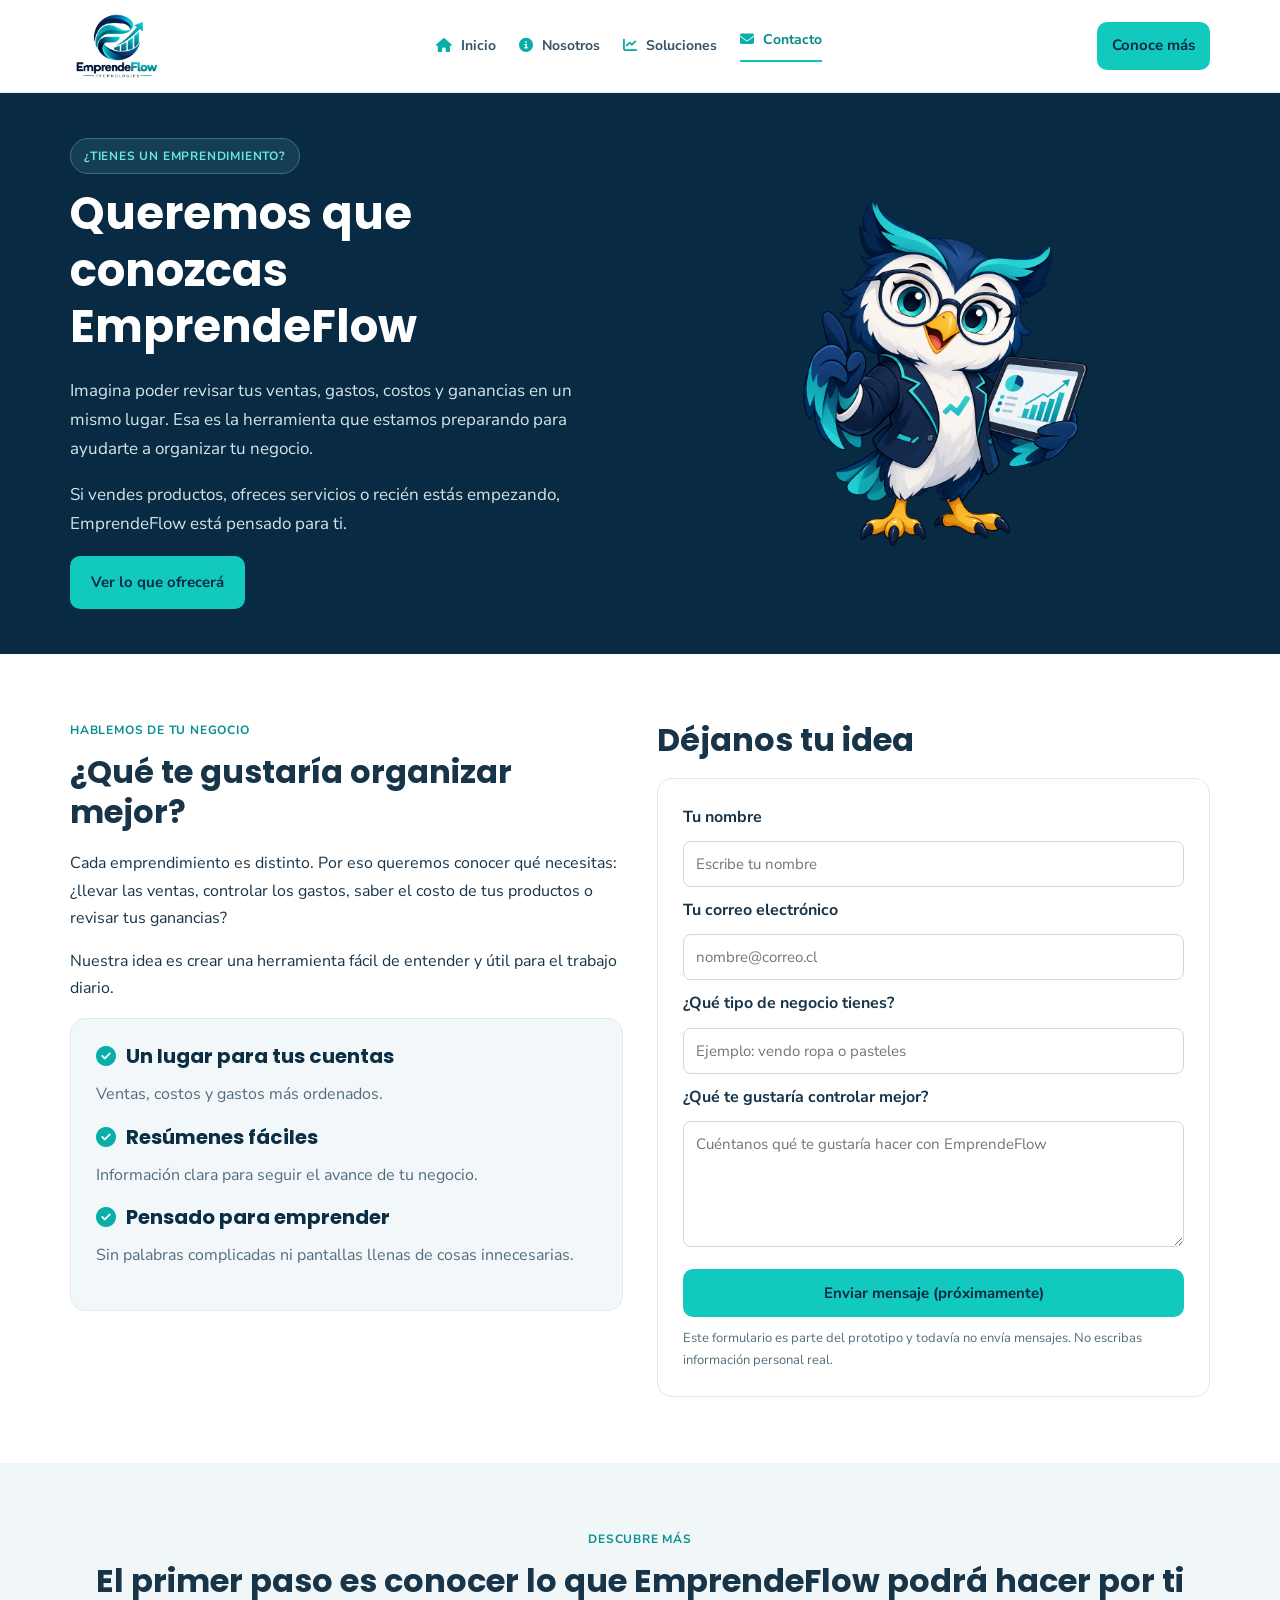
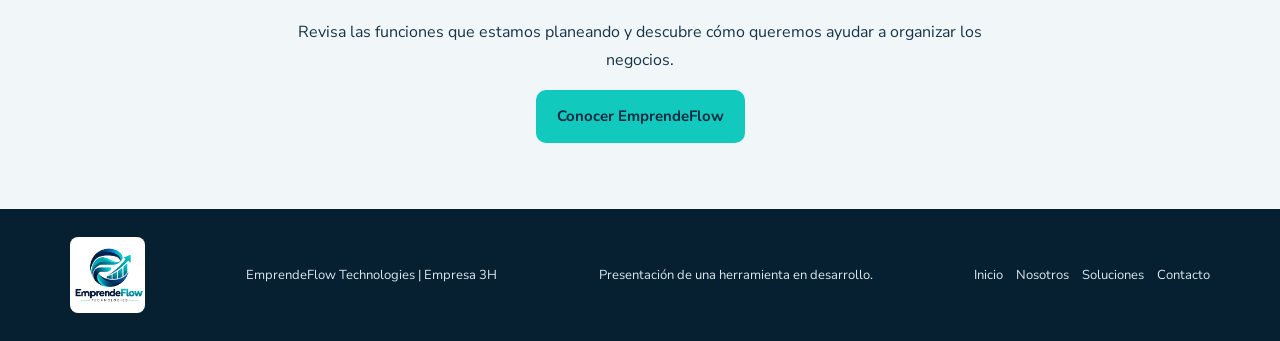
==== contacto.html @ e18711d7 "Primer commit" ====
<!DOCTYPE html>
<html lang="es">
<head>
    <meta charset="UTF-8">
    <meta name="viewport" content="width=device-width, initial-scale=1.0">
    <meta name="description" content="Conoce EmprendeFlow y descubre cómo podrá ayudar a organizar las cuentas de tu emprendimiento.">
    <title>Contacto | EmprendeFlow Technologies</title>
    <link rel="preconnect" href="https://fonts.googleapis.com">
    <link rel="preconnect" href="https://fonts.gstatic.com" crossorigin>
    <link rel="stylesheet" href="https://fonts.googleapis.com/css2?family=Poppins:wght@400;600;700">
    <link rel="stylesheet" href="https://fonts.googleapis.com/css2?family=Nunito+Sans:wght@400;600;700">
    <link rel="stylesheet" href="https://cdnjs.cloudflare.com/ajax/libs/font-awesome/6.7.2/css/all.min.css">
    <link rel="stylesheet" href="css/style.css">
    <link rel="stylesheet" href="css/contacto.css">
</head>
<body>
    <header class="cabecera">
        <div class="contenedor barra">
            <a class="logo" href="index.html">
                <img src="img/logo2.png" alt="EmprendeFlow Technologies">
            </a>
            <nav class="menu">
                <a href="index.html"><i class="fa-solid fa-house" aria-hidden="true"></i> Inicio</a>
                <a href="nosotros.html"><i class="fa-solid fa-circle-info" aria-hidden="true"></i> Nosotros</a>
                <a href="soluciones.html"><i class="fa-solid fa-chart-line" aria-hidden="true"></i> Soluciones</a>
                <a href="contacto.html" class="activo"><i class="fa-solid fa-envelope" aria-hidden="true"></i> Contacto</a>
            </nav>
            <a class="boton boton-chico" href="contacto.html">Conoce más</a>
        </div>
    </header>
    <main>
        <section class="portada portada-corta">
            <div class="contenedor dos-columnas portada-adentro">
                <div>
                    <p class="aviso">¿TIENES UN EMPRENDIMIENTO?</p>
                    <h1>Queremos que conozcas EmprendeFlow</h1>
                    <p class="texto-portada">Imagina poder revisar tus ventas, gastos, costos y ganancias en un mismo lugar. Esa es la herramienta que estamos preparando para ayudarte a organizar tu negocio.</p>
                    <p class="texto-portada">Si vendes productos, ofreces servicios o recién estás empezando, EmprendeFlow está pensado para ti.</p>
                    <a class="boton" href="soluciones.html">Ver lo que ofrecerá</a>
                </div>
                <figure class="foto-portada">
                    <img src="img/owl.png" alt="Búho Guía, mascota de EmprendeFlow Technologies">
                </figure>
            </div>
        </section>

        <section class="seccion" id="contacto">
            <div class="contenedor dos-columnas">
                <section>
                    <p class="titulo-pequeno">HABLEMOS DE TU NEGOCIO</p>
                    <h2>¿Qué te gustaría organizar mejor?</h2>
                    <p>Cada emprendimiento es distinto. Por eso queremos conocer qué necesitas: ¿llevar las ventas, controlar los gastos, saber el costo de tus productos o revisar tus ganancias?</p>
                    <p>Nuestra idea es crear una herramienta fácil de entender y útil para el trabajo diario.</p>
                    <article class="caja caja-clara">
                        <h3><i class="fa-solid fa-circle-check icono-texto" aria-hidden="true"></i> Un lugar para tus cuentas</h3>
                        <p>Ventas, costos y gastos más ordenados.</p>
                        <h3><i class="fa-solid fa-circle-check icono-texto" aria-hidden="true"></i> Resúmenes fáciles</h3>
                        <p>Información clara para seguir el avance de tu negocio.</p>
                        <h3><i class="fa-solid fa-circle-check icono-texto" aria-hidden="true"></i> Pensado para emprender</h3>
                        <p>Sin palabras complicadas ni pantallas llenas de cosas innecesarias.</p>
                    </article>
                </section>
                <section>
                    <h2>Déjanos tu idea</h2>
                    <form class="caja formulario">
                        <label for="nombre">Tu nombre</label>
                        <input id="nombre" name="nombre" type="text" placeholder="Escribe tu nombre">
                        <label for="correo">Tu correo electrónico</label>
                        <input id="correo" name="correo" type="email" placeholder="nombre@correo.cl">
                        <label for="negocio">¿Qué tipo de negocio tienes?</label>
                        <input id="negocio" name="negocio" type="text" placeholder="Ejemplo: vendo ropa o pasteles">
                        <label for="mensaje">¿Qué te gustaría controlar mejor?</label>
                        <textarea id="mensaje" name="mensaje" rows="5" placeholder="Cuéntanos qué te gustaría hacer con EmprendeFlow"></textarea>
                        <button class="boton" type="submit" >Enviar mensaje (próximamente)</button>
                        <p class="texto-chico">Este formulario es parte del prototipo y todavía no envía mensajes. No escribas información personal real.</p>
                    </form>
                </section>
            </div>
        </section>

        <section class="seccion fondo-claro">
            <div class="contenedor centro">
                <p class="titulo-pequeno">DESCUBRE MÁS</p>
                <h2>El primer paso es conocer lo que EmprendeFlow podrá hacer por ti</h2>
                <p>Revisa las funciones que estamos planeando y descubre cómo queremos ayudar a organizar los negocios.</p>
                <a class="boton" href="soluciones.html">Conocer EmprendeFlow</a>
            </div>
        </section>
    </main>
    <footer class="pie">
        <div class="contenedor pie-adentro">
            <a class="logo" href="index.html">
                <img src="img/logo2.png" alt="EmprendeFlow Technologies">
            </a>
            <p>EmprendeFlow Technologies | Empresa 3H</p>
            <p>Presentación de una herramienta en desarrollo.</p>
            <nav class="menu-pie">
                <a href="index.html">Inicio</a>
                <a href="nosotros.html">Nosotros</a>
                <a href="soluciones.html">Soluciones</a>
                <a href="contacto.html">Contacto</a>
            </nav>
        </div>
    </footer>

    <script src="contacto.js"></script>
</body>
</html>
---- css/style.css ----
* {
    box-sizing: border-box;
}

body {
    margin: 0;
    color: #183449;
    background: #ffffff;
    font-family: "Nunito Sans", Arial, sans-serif;
    line-height: 1.7;
}

a {
    color: inherit;
    text-decoration: none;
}

img {
    max-width: 100%;
    height: auto;
}

h1, h2, h3 {
    margin-top: 0;
    font-family: "Poppins", Arial, sans-serif;
    line-height: 1.25;
}

h1 {
    margin-bottom: 22px;
    font-size: 45px;
}

h2 {
    margin-bottom: 18px;
    font-size: 32px;
}

h3 {
    margin-bottom: 12px;
    font-size: 20px;
}

p {
    margin-top: 0;
}

.contenedor {
    width: 90%;
    max-width: 1140px;
    margin: 0 auto;
}

.cabecera {
    background: #ffffff;
    border-bottom: 1px solid #e1ebef;
}

.barra {
    min-height: 92px;
    display: flex;
    align-items: center;
    justify-content: space-between;
    flex-wrap: wrap;
    gap: 18px;
}

.logo img {
    display: block;
    width: 90px;
}

.menu {
    display: flex;
    align-items: center;
    flex-wrap: wrap;
    gap: 23px;
     transition: transform 0.2s, border-color 0.2s ease;
}

.menu a {
    padding: 8px 0;
    color: #365469;
    font-size: 14px;
    font-weight: 700;
}

.menu i {
    margin-right: 5px;
    color: #0aaea9;
}
.menu:hover{
    transform: translateY(-5px);
}

.menu a:hover, .menu a.activo {
    color: #078b89;
    border-bottom: 2px solid #0fc5ba;
    transform: translateY(-5px);
}

.boton {
    display: inline-block;
    padding: 12px 19px;
    border: 2px solid #12c9be;
    border-radius: 10px;
    background: #12c9be;
    color: #082a42;
    font-family: "Nunito Sans", Arial, sans-serif;
    font-size: 15px;
    font-weight: 700;
    text-align: center;
    transition: transform 0.2s, border-color 0.2s ease;
    cursor: pointer;
}

.boton:hover {
    background: #7de3dd;
    border-color: #7de3dd;
    transform: translateY(-7px);
}


.boton-chico {
    padding: 9px 13px;
}

.boton-borde {
    background: #082a42;
    color: #ffffff;
    border-color: #7eb4bf;
}

.boton-borde:hover {
    background: #174e62;
    border-color: #7eb4bf;
}

.botones {
    display: flex;
    gap: 12px;
    flex-wrap: wrap;
    margin-top: 25px;
}

.portada {
    background: #082a42;
    color: #ffffff;
}

.portada-adentro {
    min-height: 495px;
    align-items: center;
    padding: 45px 0;
}

.portada-corta .portada-adentro {
    min-height: 420px;
}

.aviso {
    display: inline-block;
    padding: 7px 13px;
    border: 1px solid #397283;
    border-radius: 25px;
    background: #153e53;
    color: #67e7df;
    font-size: 12px;
    font-weight: 700;
    letter-spacing: 0.8px;
}

.texto-portada {
    color: #d5e4e9;
    font-size: 17px;
}

.foto-portada, .foto-blanca {
    margin: 0;
    text-align: center;
}

.foto-portada img {
    display: block;
    max-height: 370px;
    object-fit: contain;
    margin: 0 auto;
}

.foto-portada figcaption {
    margin-top: 8px;
    color: #c9e5ea;
    font-size: 13px;
}

.foto-blanca {
    padding: 18px;
    border-radius: 18px;
    background: #ffffff;
}

.foto-blanca img {
    max-height: 300px;
    object-fit: contain;
}

.seccion {
    padding: 66px 0;
}

.dos-columnas {
    display: grid;
    grid-template-columns: repeat(2, minmax(0, 1fr));
    gap: 34px;
}

.tres-columnas {
    display: grid;
    grid-template-columns: repeat(3, minmax(0, 1fr));
    gap: 20px;
}

.cuatro-columnas {
    display: grid;
    grid-template-columns: repeat(4, minmax(0, 1fr));
    gap: 12px;
}

.foto-y-texto {
    align-items: center;
}

.centro {
    text-align: center;
}

.centro p {
    max-width: 740px;
    margin-left: auto;
    margin-right: auto;
}

.titulo-pequeno {
    margin-bottom: 12px;
    color: #078e92;
    font-size: 12px;
    font-weight: 700;
    letter-spacing: 0.8px;
}

.intro {
    max-width: 810px;
    margin-bottom: 29px;
    font-size: 17px;
}

.fondo-claro {
    background: #f1f7f9;
}

.fondo-azul {
    background: #082a42;
    color: #ffffff;
}

.fondo-azul .titulo-pequeno {
    color: #54dfd6;
}

.caja {
    margin: 0;
    padding: 25px;
    border: 1px solid #dfeaf0;
    border-radius: 15px;
    background: #ffffff;
}

.caja h3 {
    color: #0b2e44;
}

.caja p {
    color: #536d7d;
}

.caja-azul {
    border-color: #082a42;
    background: #082a42;
    color: #ffffff;
}

.caja-azul h3, .caja-azul p {
    color: #ffffff;
}

.caja-clara {
    background: #f2f8fa;
}

.icono {
    display: block;
    margin-bottom: 17px;
    color: #0aaea9;
    font-size: 27px;
}

.servicio {
    min-height: 195px;
}

.foto-buho {
    text-align: center;
    background: #e9f8f6;
}

.foto-buho img {
    max-height: 350px;
    object-fit: contain;
}

.lista {
    padding-left: 23px;
    margin: 18px 0 26px;
}

.lista li {
    margin-bottom: 10px;
    padding-left: 4px;
}

.numeros {
    gap: 12px;
    margin: 20px 0;
}

.numeros p {
    margin: 0;
    padding: 15px 12px;
    border-radius: 10px;
    background: #e6f6f5;
}

.numeros small, .numeros strong {
    display: block;
}

.numeros strong {
    color: #092e45;
    font-size: 20px;
}

.texto-chico {
    color: #647e8b;
    font-size: 13px;
}

.final p {
    max-width: 720px;
}

.final .boton {
    margin-top: 13px;
}

.pie {
    padding: 28px 0;
    background: #061f31;
    color: #d9e8ed;
}

.pie-adentro {
    display: flex;
    align-items: center;
    justify-content: space-between;
    flex-wrap: wrap;
    gap: 18px;
}

.pie p {
    margin: 0;
    font-size: 13px;
}

.pie .logo img {
    width: 75px;
    border-radius: 8px;
    background: #ffffff;
}

.menu-pie {
    display: flex;
    flex-wrap: wrap;
    gap: 13px;
    font-size: 13px;
}
---- css/contacto.css ----
.icono-texto {
    margin-right: 6px;
    color: #0aaea9;
}

.formulario {
    display: flex;
    flex-direction: column;
    gap: 10px;
}

.formulario label {
    font-weight: 700;
}

.formulario input, .formulario textarea {
    padding: 12px;
    border: 1px solid #c8dce3;
    border-radius: 8px;
    background: #ffffff;
    font-family: "Nunito Sans", Arial, sans-serif;
    font-size: 15px;
}

.formulario button {
    margin-top: 12px;
}

.formulario button:disabled {
    background: #a4c4c6;
    border-color: #a4c4c6;
    color: #24454d;
    cursor: not-allowed;
}

.formulario .texto-chico {
    margin-bottom: 0;
}
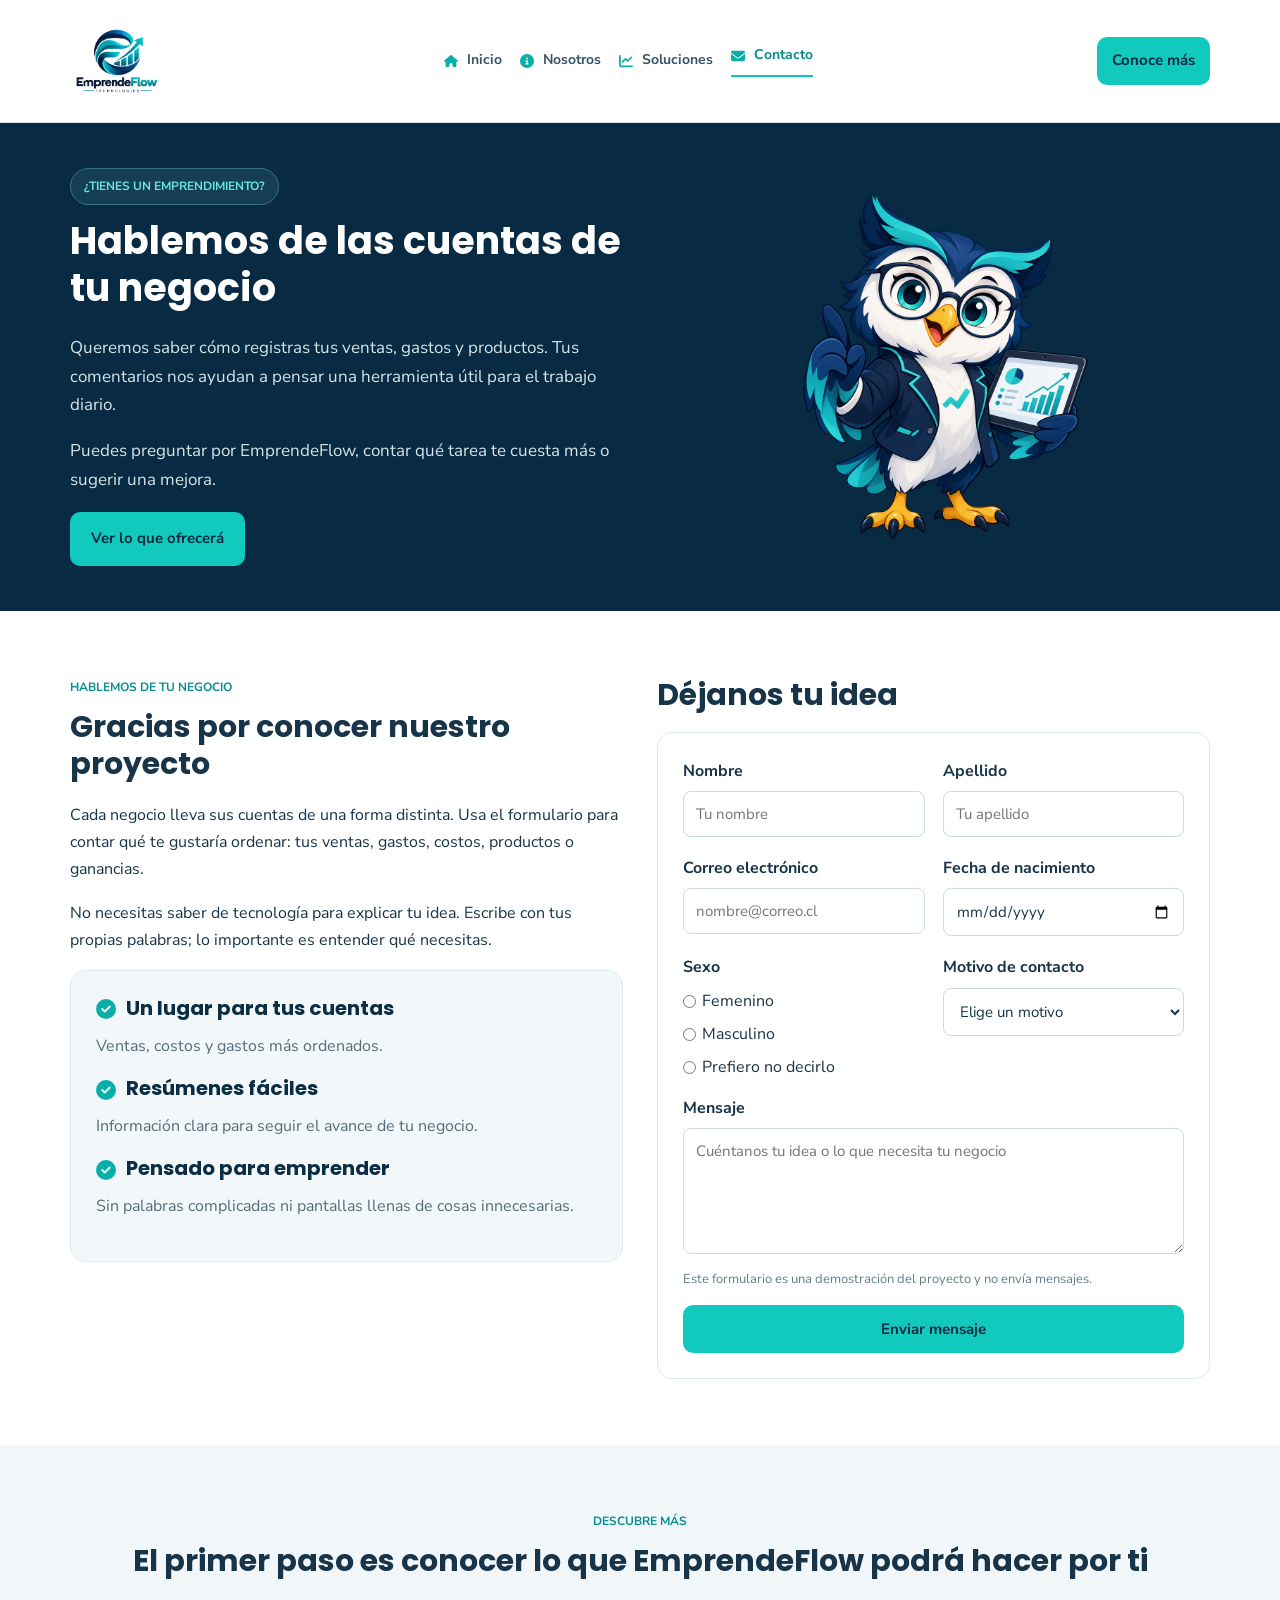
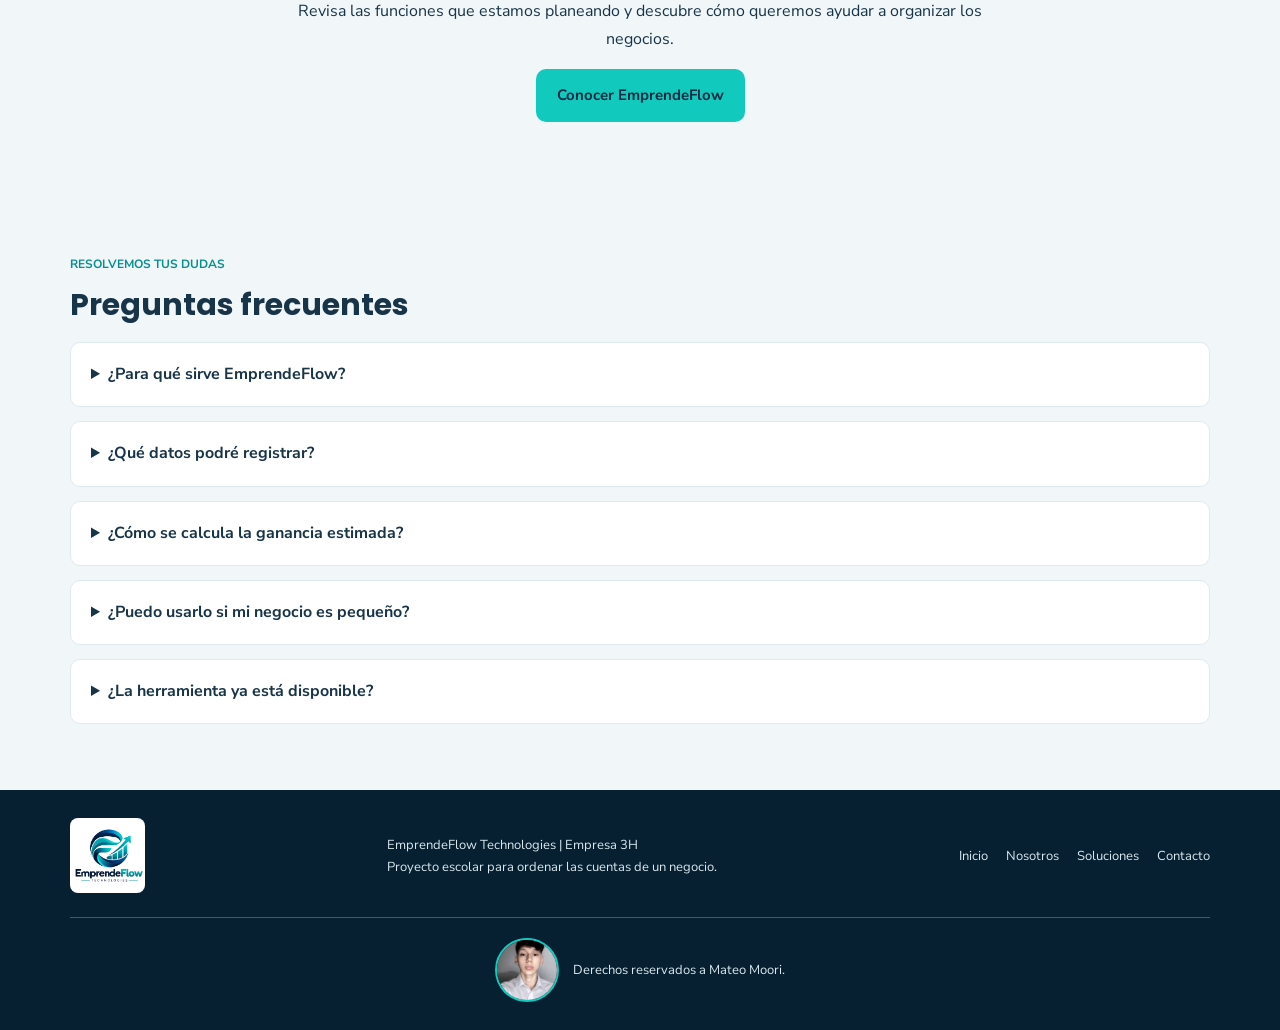
==== commit ffec68d0: "Actualizar proyecto web" ====
--- a/contacto.html
+++ b/contacto.html
@@ -9,100 +9,180 @@
     <link rel="preconnect" href="https://fonts.gstatic.com" crossorigin>
     <link rel="stylesheet" href="https://fonts.googleapis.com/css2?family=Poppins:wght@400;600;700">
     <link rel="stylesheet" href="https://fonts.googleapis.com/css2?family=Nunito+Sans:wght@400;600;700">
-    <link rel="stylesheet" href="https://cdnjs.cloudflare.com/ajax/libs/font-awesome/6.7.2/css/all.min.css">
     <link rel="stylesheet" href="css/style.css">
     <link rel="stylesheet" href="css/contacto.css">
 </head>
-<body>
-    <header class="cabecera">
-        <div class="contenedor barra">
-            <a class="logo" href="index.html">
+
+
+
+<body class="textito">
+    <header class="cabecerita">
+        <div class="barracita">
+            <a class="loguito" href="index.html">
                 <img src="img/logo2.png" alt="EmprendeFlow Technologies">
             </a>
-            <nav class="menu">
-                <a href="index.html"><i class="fa-solid fa-house" aria-hidden="true"></i> Inicio</a>
-                <a href="nosotros.html"><i class="fa-solid fa-circle-info" aria-hidden="true"></i> Nosotros</a>
-                <a href="soluciones.html"><i class="fa-solid fa-chart-line" aria-hidden="true"></i> Soluciones</a>
-                <a href="contacto.html" class="activo"><i class="fa-solid fa-envelope" aria-hidden="true"></i> Contacto</a>
+            <nav class="menucito">
+                <a href="index.html"><img class="iconitomenu" src="img/iconos/navegacion/casa.svg" alt="" aria-hidden="true"> Inicio</a>
+                <a href="nosotros.html"><img class="iconitomenu" src="img/iconos/navegacion/informacion.svg" alt="" aria-hidden="true"> Nosotros</a>
+                <a href="soluciones.html"><img class="iconitomenu" src="img/iconos/finanzas/grafico.svg" alt="" aria-hidden="true"> Soluciones</a>
+                <a href="contacto.html" class="enlacitoactivo"><img class="iconitomenu" src="img/iconos/navegacion/sobre.svg" alt="" aria-hidden="true"> Contacto</a>
             </nav>
-            <a class="boton boton-chico" href="contacto.html">Conoce más</a>
+            <a class="miniboton" href="contacto.html">Conoce más</a>
         </div>
     </header>
+
+
+
     <main>
-        <section class="portada portada-corta">
-            <div class="contenedor dos-columnas portada-adentro">
+        <section class="portadacortita">
+            <div class="contenedorportada">
                 <div>
-                    <p class="aviso">¿TIENES UN EMPRENDIMIENTO?</p>
-                    <h1>Queremos que conozcas EmprendeFlow</h1>
-                    <p class="texto-portada">Imagina poder revisar tus ventas, gastos, costos y ganancias en un mismo lugar. Esa es la herramienta que estamos preparando para ayudarte a organizar tu negocio.</p>
-                    <p class="texto-portada">Si vendes productos, ofreces servicios o recién estás empezando, EmprendeFlow está pensado para ti.</p>
-                    <a class="boton" href="soluciones.html">Ver lo que ofrecerá</a>
+                    <p class="avisito">¿TIENES UN EMPRENDIMIENTO?</p>
+                    <h1 class="titulito">Hablemos de las cuentas de tu negocio</h1>
+                    <p class="textitoportada">Queremos saber cómo registras tus ventas, gastos y productos. Tus comentarios nos ayudan a pensar una herramienta útil para el trabajo diario.</p>
+                    <p class="textitoportada">Puedes preguntar por EmprendeFlow, contar qué tarea te cuesta más o sugerir una mejora.</p>
+                    <a class="botoncito" href="soluciones.html">Ver lo que ofrecerá</a>
                 </div>
-                <figure class="foto-portada">
+                <figure class="fotitoportada">
                     <img src="img/owl.png" alt="Búho Guía, mascota de EmprendeFlow Technologies">
                 </figure>
             </div>
         </section>
 
-        <section class="seccion" id="contacto">
-            <div class="contenedor dos-columnas">
+        <section class="cajota" id="contacto">
+            <div class="contenedordoble">
                 <section>
-                    <p class="titulo-pequeno">HABLEMOS DE TU NEGOCIO</p>
-                    <h2>¿Qué te gustaría organizar mejor?</h2>
-                    <p>Cada emprendimiento es distinto. Por eso queremos conocer qué necesitas: ¿llevar las ventas, controlar los gastos, saber el costo de tus productos o revisar tus ganancias?</p>
-                    <p>Nuestra idea es crear una herramienta fácil de entender y útil para el trabajo diario.</p>
-                    <article class="caja caja-clara">
-                        <h3><i class="fa-solid fa-circle-check icono-texto" aria-hidden="true"></i> Un lugar para tus cuentas</h3>
+                    <p class="minititulito">HABLEMOS DE TU NEGOCIO</p>
+                    <h2 class="titulito">Gracias por conocer nuestro proyecto</h2>
+                    <p>Cada negocio lleva sus cuentas de una forma distinta. Usa el formulario para contar qué te gustaría ordenar: tus ventas, gastos, costos, productos o ganancias.</p>
+                    <p>No necesitas saber de tecnología para explicar tu idea. Escribe con tus propias palabras; lo importante es entender qué necesitas.</p>
+                    <article class="cajitaclara">
+                        <h3 class="titulito"><img class="iconitochico" src="img/iconos/generales/visto.svg" alt="" aria-hidden="true"> Un lugar para tus cuentas</h3>
                         <p>Ventas, costos y gastos más ordenados.</p>
-                        <h3><i class="fa-solid fa-circle-check icono-texto" aria-hidden="true"></i> Resúmenes fáciles</h3>
+                        <h3 class="titulito"><img class="iconitochico" src="img/iconos/generales/visto.svg" alt="" aria-hidden="true"> Resúmenes fáciles</h3>
                         <p>Información clara para seguir el avance de tu negocio.</p>
-                        <h3><i class="fa-solid fa-circle-check icono-texto" aria-hidden="true"></i> Pensado para emprender</h3>
+                        <h3 class="titulito"><img class="iconitochico" src="img/iconos/generales/visto.svg" alt="" aria-hidden="true"> Pensado para emprender</h3>
                         <p>Sin palabras complicadas ni pantallas llenas de cosas innecesarias.</p>
                     </article>
                 </section>
+
+
+
                 <section>
-                    <h2>Déjanos tu idea</h2>
-                    <form class="caja formulario">
-                        <label for="nombre">Tu nombre</label>
-                        <input id="nombre" name="nombre" type="text" placeholder="Escribe tu nombre">
-                        <label for="correo">Tu correo electrónico</label>
-                        <input id="correo" name="correo" type="email" placeholder="nombre@correo.cl">
-                        <label for="negocio">¿Qué tipo de negocio tienes?</label>
-                        <input id="negocio" name="negocio" type="text" placeholder="Ejemplo: vendo ropa o pasteles">
-                        <label for="mensaje">¿Qué te gustaría controlar mejor?</label>
-                        <textarea id="mensaje" name="mensaje" rows="5" placeholder="Cuéntanos qué te gustaría hacer con EmprendeFlow"></textarea>
-                        <button class="boton" type="submit" >Enviar mensaje (próximamente)</button>
-                        <p class="texto-chico">Este formulario es parte del prototipo y todavía no envía mensajes. No escribas información personal real.</p>
+                    <h2 class="titulito">Déjanos tu idea</h2>
+                    <form id="formulario-contacto" class="cajitaformulario" action="#" method="post">
+                        <div class="parejitas">
+                            <div class="campito">
+                                <label for="nombre">Nombre</label>
+                                <input id="nombre" name="nombre" type="text" autocomplete="given-name" placeholder="Tu nombre" required>
+                            </div>
+                            <div class="campito">
+                                <label for="apellido">Apellido</label>
+                                <input id="apellido" name="apellido" type="text" autocomplete="family-name" placeholder="Tu apellido" required>
+                            </div>
+                            <div class="campito">
+                                <label for="correo">Correo electrónico</label>
+                                <input id="correo" name="correo" type="email" autocomplete="email" placeholder="nombre@correo.cl" required>
+                            </div>
+                            <div class="campito">
+                                <label for="fecha-nacimiento">Fecha de nacimiento</label>
+                                <input id="fecha-nacimiento" name="fecha_nacimiento" type="date" autocomplete="bday" required>
+                            </div>
+                            <fieldset class="campitosexo">
+                                <legend>Sexo</legend>
+                                <div class="opcioncitas">
+                                    <label for="sexo-femenino"><input id="sexo-femenino" name="sexo" type="radio" value="femenino" required> Femenino</label>
+                                    <label for="sexo-masculino"><input id="sexo-masculino" name="sexo" type="radio" value="masculino" required> Masculino</label>
+                                    <label for="sexo-no-indica"><input id="sexo-no-indica" name="sexo" type="radio" value="prefiero-no-decirlo" required> Prefiero no decirlo</label>
+                                </div>
+                            </fieldset>
+                            <div class="campito">
+                                <label for="motivo">Motivo de contacto</label>
+                                <select id="motivo" name="motivo" required>
+                                    <option value="">Elige un motivo</option>
+                                    <option value="ventas">Registrar ventas</option>
+                                    <option value="gastos-costos">Ordenar gastos y costos</option>
+                                    <option value="productos">Controlar productos</option>
+                                    <option value="ganancias">Revisar mis ganancias</option>
+                                    <option value="otra-consulta">Otra consulta</option>
+                                </select>
+                            </div>
+                        </div>
+                        <div class="campito">
+                            <label for="mensaje">Mensaje</label>
+                            <textarea id="mensaje" name="mensaje" rows="5" placeholder="Cuéntanos tu idea o lo que necesita tu negocio" required></textarea>
+                        </div>
+                        <p id="aviso-formulario" class="minitextito">Este formulario es una demostración del proyecto y no envía mensajes.</p>
+                        <button class="botoncito" type="submit">Enviar mensaje</button>
                     </form>
                 </section>
             </div>
         </section>
 
-        <section class="seccion fondo-claro">
-            <div class="contenedor centro">
-                <p class="titulo-pequeno">DESCUBRE MÁS</p>
-                <h2>El primer paso es conocer lo que EmprendeFlow podrá hacer por ti</h2>
+        <section class="cajotaclara">
+            <div class="contenedorcentrado">
+                <p class="minititulito">DESCUBRE MÁS</p>
+                <h2 class="titulito">El primer paso es conocer lo que EmprendeFlow podrá hacer por ti</h2>
                 <p>Revisa las funciones que estamos planeando y descubre cómo queremos ayudar a organizar los negocios.</p>
-                <a class="boton" href="soluciones.html">Conocer EmprendeFlow</a>
+                <a class="botoncito" href="soluciones.html">Conocer EmprendeFlow</a>
+            </div>
+        </section>
+
+
+        <section class="cajotaclara" id="preguntas-frecuentes">
+            <div class="contenedorcito">
+                <p class="minititulito">RESOLVEMOS TUS DUDAS</p>
+                <h2 class="titulito">Preguntas frecuentes</h2>
+                <div class="preguntitas">
+                    <details class="preguntita">
+                        <summary>¿Para qué sirve EmprendeFlow?</summary>
+                        <div class="respuestita"><p>La idea es reunir las ventas, los gastos, los costos y los productos de un pequeño negocio. Así podrás consultar tus cuentas sin buscar datos en distintos lugares.</p></div>
+                    </details>
+                    <details class="preguntita">
+                        <summary>¿Qué datos podré registrar?</summary>
+                        <div class="respuestita"><p>Se propone registrar la fecha y el monto de cada venta o gasto, los productos vendidos, su costo y las unidades disponibles. Esos datos ayudarán a preparar resúmenes del negocio.</p></div>
+                    </details>
+                    <details class="preguntita">
+                        <summary>¿Cómo se calcula la ganancia estimada?</summary>
+                        <div class="respuestita"><p>Se resta a las ventas el costo de los productos vendidos y los demás gastos registrados. Si falta anotar algún costo o gasto, la estimación puede ser distinta del resultado real.</p></div>
+                    </details>
+                    <details class="preguntita">
+                        <summary>¿Puedo usarlo si mi negocio es pequeño?</summary>
+                        <div class="respuestita"><p>Ese es el público al que está dirigida la idea: personas que venden desde casa, en ferias, por redes sociales o en un local, y que necesitan llevar sus cuentas con más orden.</p></div>
+                    </details>
+                    <details class="preguntita">
+                        <summary>¿La herramienta ya está disponible?</summary>
+                        <div class="respuestita"><p>Por ahora, este sitio presenta un proyecto en desarrollo. Muestra ideas y ejemplos, pero todavía no permite registrar movimientos ni guardar las cuentas de un negocio.</p></div>
+                    </details>
+                </div>
             </div>
         </section>
     </main>
-    <footer class="pie">
-        <div class="contenedor pie-adentro">
-            <a class="logo" href="index.html">
+
+
+
+
+    <footer class="piecito">
+        <div class="contenedorpie">
+            <a class="loguito" href="index.html">
                 <img src="img/logo2.png" alt="EmprendeFlow Technologies">
             </a>
-            <p>EmprendeFlow Technologies | Empresa 3H</p>
-            <p>Presentación de una herramienta en desarrollo.</p>
-            <nav class="menu-pie">
+            <div>
+                <p>EmprendeFlow Technologies | Empresa 3H</p>
+                <p>Proyecto escolar para ordenar las cuentas de un negocio.</p>
+            </div>
+            <nav class="menucitopie" aria-label="Navegación del pie de página">
                 <a href="index.html">Inicio</a>
                 <a href="nosotros.html">Nosotros</a>
                 <a href="soluciones.html">Soluciones</a>
                 <a href="contacto.html">Contacto</a>
             </nav>
         </div>
+        <div class="cajitaderechos">
+            <img class="fotitomateo" src="img/mateo.jpg" alt="Fotografía de Mateo Moori" width="64" height="64" loading="lazy">
+            <p>Derechos reservados a Mateo Moori.</p>
+        </div>
     </footer>
 
-    <script src="contacto.js"></script>
 </body>
 </html>
--- a/css/style.css
+++ b/css/style.css
@@ -1,13 +1,67 @@
+:root {
+    --color-texto: rgb(24, 52, 73);
+    --color-blanco: rgb(255, 255, 255);
+    --color-primario: rgb(8, 42, 66);
+    --color-secundario: rgb(18, 201, 190);
+    --color-acento: rgb(10, 174, 169);
+    --color-texto-secundario: rgb(100, 126, 139);
+    --color-borde-cabecera: rgb(225, 235, 239);
+    --color-texto-menu: rgb(54, 84, 105);
+    --color-menu-activo: rgb(7, 139, 137);
+    --color-borde-menu-activo: rgb(15, 197, 186);
+    --color-boton-hover: rgb(125, 227, 221);
+    --color-borde-boton: rgb(126, 180, 191);
+    --color-boton-borde-hover: rgb(23, 78, 98);
+    --color-borde-aviso: rgb(57, 114, 131);
+    --color-fondo-aviso: rgb(21, 62, 83);
+    --color-texto-destacado: rgb(103, 231, 223);
+    --color-texto-portada: rgb(213, 228, 233);
+    --color-texto-pie-foto: rgb(201, 229, 234);
+    --color-titulo-pequeno: rgb(7, 142, 146);
+    --color-fondo-claro: rgb(241, 247, 249);
+    --color-titulo-sobre-azul: rgb(84, 223, 214);
+    --color-borde-caja: rgb(223, 234, 240);
+    --color-titulo-caja: rgb(11, 46, 68);
+    --color-texto-caja: rgb(83, 109, 125);
+    --color-fondo-caja-clara: rgb(242, 248, 250);
+    --color-fondo-mascota: rgb(233, 248, 246);
+    --color-borde-mascota: rgb(183, 233, 227);
+    --color-fondo-numeros: rgb(230, 246, 245);
+    --color-texto-numeros: rgb(9, 46, 69);
+    --color-fondo-pie: rgb(6, 31, 49);
+    --color-texto-pie: rgb(217, 232, 237);
+    --color-fondo-franja: rgb(230, 247, 245);
+    --color-texto-franja: rgb(23, 61, 73);
+    --color-borde-pantalla: rgb(11, 50, 74);
+    --color-titulo-pantalla: rgb(8, 140, 138);
+    --color-fondo-paso: rgb(21, 66, 87);
+    --color-borde-paso: rgb(39, 99, 121);
+    --color-texto-nota: rgb(184, 219, 226);
+    --color-borde-campo: rgb(200, 220, 227);
+    --color-fondo-deshabilitado: rgb(164, 196, 198);
+    --color-texto-deshabilitado: rgb(36, 69, 77);
+    --color-borde-caja-verde: rgb(168, 229, 223);
+    --color-fondo-caja-verde: rgb(234, 248, 245);
+    --color-titulo-ejemplo: rgb(10, 137, 138);
+}
+
 * {
     box-sizing: border-box;
 }
 
 body {
     margin: 0;
-    color: #183449;
-    background: #ffffff;
+    color: var(--color-texto);
+    background: var(--color-blanco);
+    line-height: 1.7;
+}
+
+.textito {
     font-family: "Nunito Sans", Arial, sans-serif;
-    line-height: 1.7;
+}
+
+.titulito {
+    font-family: "Poppins", Arial, sans-serif;
 }
 
 a {
@@ -22,18 +76,17 @@
 
 h1, h2, h3 {
     margin-top: 0;
-    font-family: "Poppins", Arial, sans-serif;
     line-height: 1.25;
 }
 
 h1 {
     margin-bottom: 22px;
-    font-size: 45px;
+    font-size: 38px;
 }
 
 h2 {
     margin-bottom: 18px;
-    font-size: 32px;
+    font-size: 30px;
 }
 
 h3 {
@@ -45,352 +98,425 @@
     margin-top: 0;
 }
 
-.contenedor {
+.contenedorcito, .barracita, .contenedorportada, .contenedordoble,
+.cajitafototexto, .contenedortriple, .contenedorpie,
+.contenedorcentrado, .cajitaderechos {
     width: 90%;
     max-width: 1140px;
     margin: 0 auto;
 }
 
-.cabecera {
-    background: #ffffff;
-    border-bottom: 1px solid #e1ebef;
-}
-
-.barra {
+.cabecerita {
+    background: var(--color-blanco);
+    border-bottom: 1px solid var(--color-borde-cabecera);
+}
+
+.barracita {
+    display: flex;
+    flex-wrap: wrap;
+    align-items: center;
+    justify-content: center;
+    gap: 18px;
     min-height: 92px;
-    display: flex;
-    align-items: center;
-    justify-content: space-between;
-    flex-wrap: wrap;
-    gap: 18px;
-}
-
-.logo img {
+    padding: 16px 0;
+}
+
+.loguito img {
     display: block;
     width: 90px;
 }
 
-.menu {
-    display: flex;
-    align-items: center;
-    flex-wrap: wrap;
-    gap: 23px;
-     transition: transform 0.2s, border-color 0.2s ease;
-}
-
-.menu a {
+.menucito, .menucitopie {
+    display: flex;
+    flex-wrap: wrap;
+    gap: 18px;
+}
+
+.menucito {
+    flex: 1 1 320px;
+    justify-content: center;
+    transition: transform 0.2s, border-color 0.2s ease;
+}
+
+.menucito:hover {
+    transform: translateY(-5px);
+}
+
+.menucito a {
     padding: 8px 0;
-    color: #365469;
+    color: var(--color-texto-menu);
     font-size: 14px;
-    font-weight: 700;
-}
-
-.menu i {
-    margin-right: 5px;
-    color: #0aaea9;
-}
-.menu:hover{
+    font-weight: bold;
+}
+
+.menucito a:hover, .menucito .enlacitoactivo {
+    color: var(--color-menu-activo);
+    border-bottom: 2px solid var(--color-borde-menu-activo);
     transform: translateY(-5px);
 }
 
-.menu a:hover, .menu a.activo {
-    color: #078b89;
-    border-bottom: 2px solid #0fc5ba;
-    transform: translateY(-5px);
-}
-
-.boton {
+.botoncito, .miniboton, .botonborde {
     display: inline-block;
     padding: 12px 19px;
-    border: 2px solid #12c9be;
+    border: 2px solid var(--color-secundario);
     border-radius: 10px;
-    background: #12c9be;
-    color: #082a42;
+    background: var(--color-secundario);
+    color: var(--color-primario);
     font-family: "Nunito Sans", Arial, sans-serif;
     font-size: 15px;
-    font-weight: 700;
+    font-weight: bold;
     text-align: center;
+    cursor: pointer;
     transition: transform 0.2s, border-color 0.2s ease;
-    cursor: pointer;
-}
-
-.boton:hover {
-    background: #7de3dd;
-    border-color: #7de3dd;
+}
+
+.botoncito:hover, .miniboton:hover {
+    background: var(--color-boton-hover);
+    border-color: var(--color-boton-hover);
     transform: translateY(-7px);
 }
 
-
-.boton-chico {
+.miniboton {
     padding: 9px 13px;
 }
 
-.boton-borde {
-    background: #082a42;
-    color: #ffffff;
-    border-color: #7eb4bf;
-}
-
-.boton-borde:hover {
-    background: #174e62;
-    border-color: #7eb4bf;
-}
-
-.botones {
-    display: flex;
+.botonborde {
+    background: var(--color-primario);
+    color: var(--color-blanco);
+    border-color: var(--color-borde-boton);
+}
+
+.botonborde:hover {
+    background: var(--color-boton-borde-hover);
+    transform: translateY(-7px);
+}
+
+.iconito {
+    display: block;
+    width: 27px;
+    height: 27px;
+    margin-bottom: 17px;
+    object-fit: contain;
+}
+
+.iconitomenu, .iconitochico, .iconitofranja {
+    display: inline-block;
+    width: 14px;
+    height: 14px;
+    margin-right: 5px;
+    vertical-align: middle;
+    object-fit: contain;
+}
+
+.iconitochico {
+    width: 20px;
+    height: 20px;
+    margin-right: 6px;
+}
+
+.iconitofranja {
+    width: 16px;
+    height: 16px;
+    margin-right: 8px;
+}
+
+.botonera {
+    display: flex;
+    flex-wrap: wrap;
     gap: 12px;
-    flex-wrap: wrap;
     margin-top: 25px;
 }
 
-.portada {
-    background: #082a42;
-    color: #ffffff;
-}
-
-.portada-adentro {
-    min-height: 495px;
+.portadita, .portadacortita {
+    background: var(--color-primario);
+    color: var(--color-blanco);
+}
+
+.contenedorportada, .contenedordoble, .cajitafototexto, .doscajitas {
+    display: flex;
+    flex-wrap: wrap;
+    gap: 34px;
+}
+
+.contenedorportada > div, .contenedorportada > figure,
+.contenedordoble > section, .contenedordoble > div,
+.cajitafototexto > div, .cajitafototexto > figure,
+.doscajitas > article, .doscajitas > a {
+    flex: 1 1 340px;
+    min-width: 0;
+}
+
+.contenedorportada {
     align-items: center;
     padding: 45px 0;
 }
 
-.portada-corta .portada-adentro {
-    min-height: 420px;
-}
-
-.aviso {
+.avisito {
     display: inline-block;
     padding: 7px 13px;
-    border: 1px solid #397283;
+    border: 1px solid var(--color-borde-aviso);
     border-radius: 25px;
-    background: #153e53;
-    color: #67e7df;
+    background: var(--color-fondo-aviso);
+    color: var(--color-texto-destacado);
     font-size: 12px;
-    font-weight: 700;
-    letter-spacing: 0.8px;
-}
-
-.texto-portada {
-    color: #d5e4e9;
+    font-weight: bold;
+}
+
+.textitoportada {
+    color: var(--color-texto-portada);
     font-size: 17px;
 }
 
-.foto-portada, .foto-blanca {
+.fotitoportada, .fotitablanca {
     margin: 0;
     text-align: center;
 }
 
-.foto-portada img {
+.fotitoportada img {
     display: block;
     max-height: 370px;
+    margin: 0 auto;
     object-fit: contain;
-    margin: 0 auto;
-}
-
-.foto-portada figcaption {
+}
+
+.fotitoportada figcaption {
     margin-top: 8px;
-    color: #c9e5ea;
+    color: var(--color-texto-pie-foto);
     font-size: 13px;
 }
 
-.foto-blanca {
+.fotitablanca {
     padding: 18px;
     border-radius: 18px;
-    background: #ffffff;
-}
-
-.foto-blanca img {
+    background: var(--color-blanco);
+}
+
+.fotitablanca img {
     max-height: 300px;
     object-fit: contain;
 }
 
-.seccion {
+.cajota, .cajotaclara, .cajotaazul, .cajotafinal, .cajotaazulfinal {
     padding: 66px 0;
 }
 
-.dos-columnas {
-    display: grid;
-    grid-template-columns: repeat(2, minmax(0, 1fr));
-    gap: 34px;
-}
-
-.tres-columnas {
-    display: grid;
-    grid-template-columns: repeat(3, minmax(0, 1fr));
+.trescajitas, .contenedortriple {
+    display: flex;
+    flex-wrap: wrap;
     gap: 20px;
 }
 
-.cuatro-columnas {
-    display: grid;
-    grid-template-columns: repeat(4, minmax(0, 1fr));
-    gap: 12px;
-}
-
-.foto-y-texto {
+.trescajitas > article, .contenedortriple > p {
+    flex: 1 1 300px;
+    min-width: 0;
+}
+
+.cajitafototexto {
     align-items: center;
 }
 
-.centro {
+.centradito, .contenedorcentrado {
     text-align: center;
 }
 
-.centro p {
+.contenedorcentrado p {
     max-width: 740px;
     margin-left: auto;
     margin-right: auto;
 }
 
-.titulo-pequeno {
+.minititulito {
     margin-bottom: 12px;
-    color: #078e92;
+    color: var(--color-titulo-pequeno);
     font-size: 12px;
-    font-weight: 700;
-    letter-spacing: 0.8px;
-}
-
-.intro {
+    font-weight: bold;
+}
+
+.entradita {
     max-width: 810px;
     margin-bottom: 29px;
     font-size: 17px;
 }
 
-.fondo-claro {
-    background: #f1f7f9;
-}
-
-.fondo-azul {
-    background: #082a42;
-    color: #ffffff;
-}
-
-.fondo-azul .titulo-pequeno {
-    color: #54dfd6;
-}
-
-.caja {
+.cajotaclara {
+    background: var(--color-fondo-claro);
+}
+
+.cajotaazul, .cajotaazulfinal {
+    background: var(--color-primario);
+    color: var(--color-blanco);
+}
+
+.cajotaazul .minititulito {
+    color: var(--color-titulo-sobre-azul);
+}
+
+.cajita, .cajitaazul, .cajitaclara, .cajitaverde, .cajitaejemplo,
+.cajitaformulario, .cajitabuho, .cajitapantalla, .cajitapasito,
+.cajitamateo, .cajitaservicio, .cajitaclic {
     margin: 0;
     padding: 25px;
-    border: 1px solid #dfeaf0;
+    border: 1px solid var(--color-borde-caja);
     border-radius: 15px;
-    background: #ffffff;
-}
-
-.caja h3 {
-    color: #0b2e44;
-}
-
-.caja p {
-    color: #536d7d;
-}
-
-.caja-azul {
-    border-color: #082a42;
-    background: #082a42;
-    color: #ffffff;
-}
-
-.caja-azul h3, .caja-azul p {
-    color: #ffffff;
-}
-
-.caja-clara {
-    background: #f2f8fa;
-}
-
-.icono {
+    background: var(--color-blanco);
+}
+
+.cajita h3, .cajitaclara h3, .cajitaverde h3, .cajitapantalla h3,
+.cajitamateo h3, .cajitaservicio h3, .cajitaclic h3 {
+    color: var(--color-titulo-caja);
+}
+
+.cajita p, .cajitaclara p, .cajitaverde p, .cajitaejemplo p,
+.cajitamateo p, .cajitaservicio p, .cajitaclic p {
+    color: var(--color-texto-caja);
+}
+
+.cajitaazul {
+    border-color: var(--color-primario);
+    background: var(--color-primario);
+    color: var(--color-blanco);
+}
+
+.cajitaclara {
+    background: var(--color-fondo-caja-clara);
+}
+
+.cajitaservicio, .cajitaclic {
+    min-height: 195px;
+}
+
+.cajitaclic {
     display: block;
-    margin-bottom: 17px;
-    color: #0aaea9;
-    font-size: 27px;
-}
-
-.servicio {
-    min-height: 195px;
-}
-
-.foto-buho {
+}
+
+.cajitaclic:hover {
+    border-color: var(--color-acento);
+}
+
+.cajitabuho {
     text-align: center;
-    background: #e9f8f6;
-}
-
-.foto-buho img {
+    background: var(--color-fondo-mascota);
+}
+
+.cajitabuho img {
     max-height: 350px;
     object-fit: contain;
 }
 
-.lista {
+.listita {
     padding-left: 23px;
     margin: 18px 0 26px;
 }
 
-.lista li {
+.listita li {
     margin-bottom: 10px;
-    padding-left: 4px;
-}
-
-.numeros {
+}
+
+.dosnumeritos, .cuatronumeritos {
+    display: grid;
+    grid-template-columns: repeat(auto-fill, minmax(160px, 1fr));
     gap: 12px;
     margin: 20px 0;
 }
 
-.numeros p {
+.dosnumeritos p, .cuatronumeritos p {
     margin: 0;
     padding: 15px 12px;
     border-radius: 10px;
-    background: #e6f6f5;
-}
-
-.numeros small, .numeros strong {
+    background: var(--color-fondo-numeros);
+}
+
+.dosnumeritos small, .dosnumeritos strong,
+.cuatronumeritos small, .cuatronumeritos strong {
     display: block;
 }
 
-.numeros strong {
-    color: #092e45;
+.dosnumeritos strong, .cuatronumeritos strong {
+    color: var(--color-texto-numeros);
     font-size: 20px;
 }
 
-.texto-chico {
-    color: #647e8b;
+.minitextito {
+    color: var(--color-texto-secundario);
     font-size: 13px;
 }
 
-.final p {
+.cajotafinal p, .cajotaazulfinal p {
     max-width: 720px;
 }
 
-.final .boton {
-    margin-top: 13px;
-}
-
-.pie {
+.preguntitas {
+    display: flex;
+    flex-direction: column;
+    gap: 14px;
+}
+
+.preguntita {
+    border: 1px solid var(--color-borde-caja);
+    border-radius: 10px;
+    background: var(--color-blanco);
+    color: var(--color-texto);
+}
+
+.preguntita summary {
+    padding: 18px 20px;
+    font-weight: bold;
+    cursor: pointer;
+}
+
+.respuestita {
+    padding: 0 20px 18px;
+}
+
+.respuestita p {
+    margin-bottom: 0;
+}
+
+.piecito {
     padding: 28px 0;
-    background: #061f31;
-    color: #d9e8ed;
-}
-
-.pie-adentro {
-    display: flex;
+    background: var(--color-fondo-pie);
+    color: var(--color-texto-pie);
+}
+
+.contenedorpie {
+    display: flex;
+    flex-wrap: wrap;
     align-items: center;
     justify-content: space-between;
-    flex-wrap: wrap;
     gap: 18px;
 }
 
-.pie p {
+.piecito p {
     margin: 0;
     font-size: 13px;
 }
 
-.pie .logo img {
+.piecito .loguito img {
     width: 75px;
     border-radius: 8px;
-    background: #ffffff;
-}
-
-.menu-pie {
-    display: flex;
-    flex-wrap: wrap;
-    gap: 13px;
+    background: var(--color-blanco);
+}
+
+.menucitopie {
     font-size: 13px;
 }
 
+.cajitaderechos {
+    display: flex;
+    flex-wrap: wrap;
+    align-items: center;
+    justify-content: center;
+    gap: 14px;
+    margin-top: 24px;
+    padding-top: 20px;
+    border-top: 1px solid var(--color-borde-paso);
+    text-align: center;
+}
+
+.fotitomateo {
+    width: 64px;
+    height: 64px;
+    border: 2px solid var(--color-secundario);
+    border-radius: 50%;
+    object-fit: cover;
+}
--- a/css/contacto.css
+++ b/css/contacto.css
@@ -1,38 +1,70 @@
-.icono-texto {
-    margin-right: 6px;
-    color: #0aaea9;
+.cajitaformulario {
+    display: flex;
+    flex-direction: column;
+    gap: 14px;
 }
 
-.formulario {
+.parejitas {
+    display: flex;
+    flex-wrap: wrap;
+    gap: 18px;
+}
+
+.campito, .campitosexo {
     display: flex;
     flex-direction: column;
-    gap: 10px;
+    gap: 6px;
+    min-width: 0;
 }
 
-.formulario label {
-    font-weight: 700;
+.parejitas > .campito, .parejitas > .campitosexo {
+    flex: 1 1 210px;
 }
 
-.formulario input, .formulario textarea {
+.cajitaformulario label, .campitosexo legend {
+    font-weight: bold;
+}
+
+.cajitaformulario input, .cajitaformulario textarea, .cajitaformulario select {
+    min-width: 0;
     padding: 12px;
-    border: 1px solid #c8dce3;
+    border: 1px solid var(--color-borde-campo);
     border-radius: 8px;
-    background: #ffffff;
+    background: var(--color-blanco);
+    color: var(--color-texto);
     font-family: "Nunito Sans", Arial, sans-serif;
     font-size: 15px;
 }
 
-.formulario button {
-    margin-top: 12px;
+.campitosexo {
+    margin: 0;
+    padding: 0;
+    border: 0;
 }
 
-.formulario button:disabled {
-    background: #a4c4c6;
-    border-color: #a4c4c6;
-    color: #24454d;
-    cursor: not-allowed;
+.campitosexo legend {
+    margin-bottom: 6px;
+    padding: 0;
 }
 
-.formulario .texto-chico {
+.opcioncitas {
+    display: flex;
+    flex-direction: column;
+    gap: 6px;
+}
+
+.opcioncitas label {
+    display: flex;
+    align-items: center;
+    gap: 6px;
+    font-weight: normal;
+}
+
+.opcioncitas input {
+    margin: 0;
+    padding: 0;
+}
+
+.cajitaformulario .minitextito {
     margin-bottom: 0;
 }
